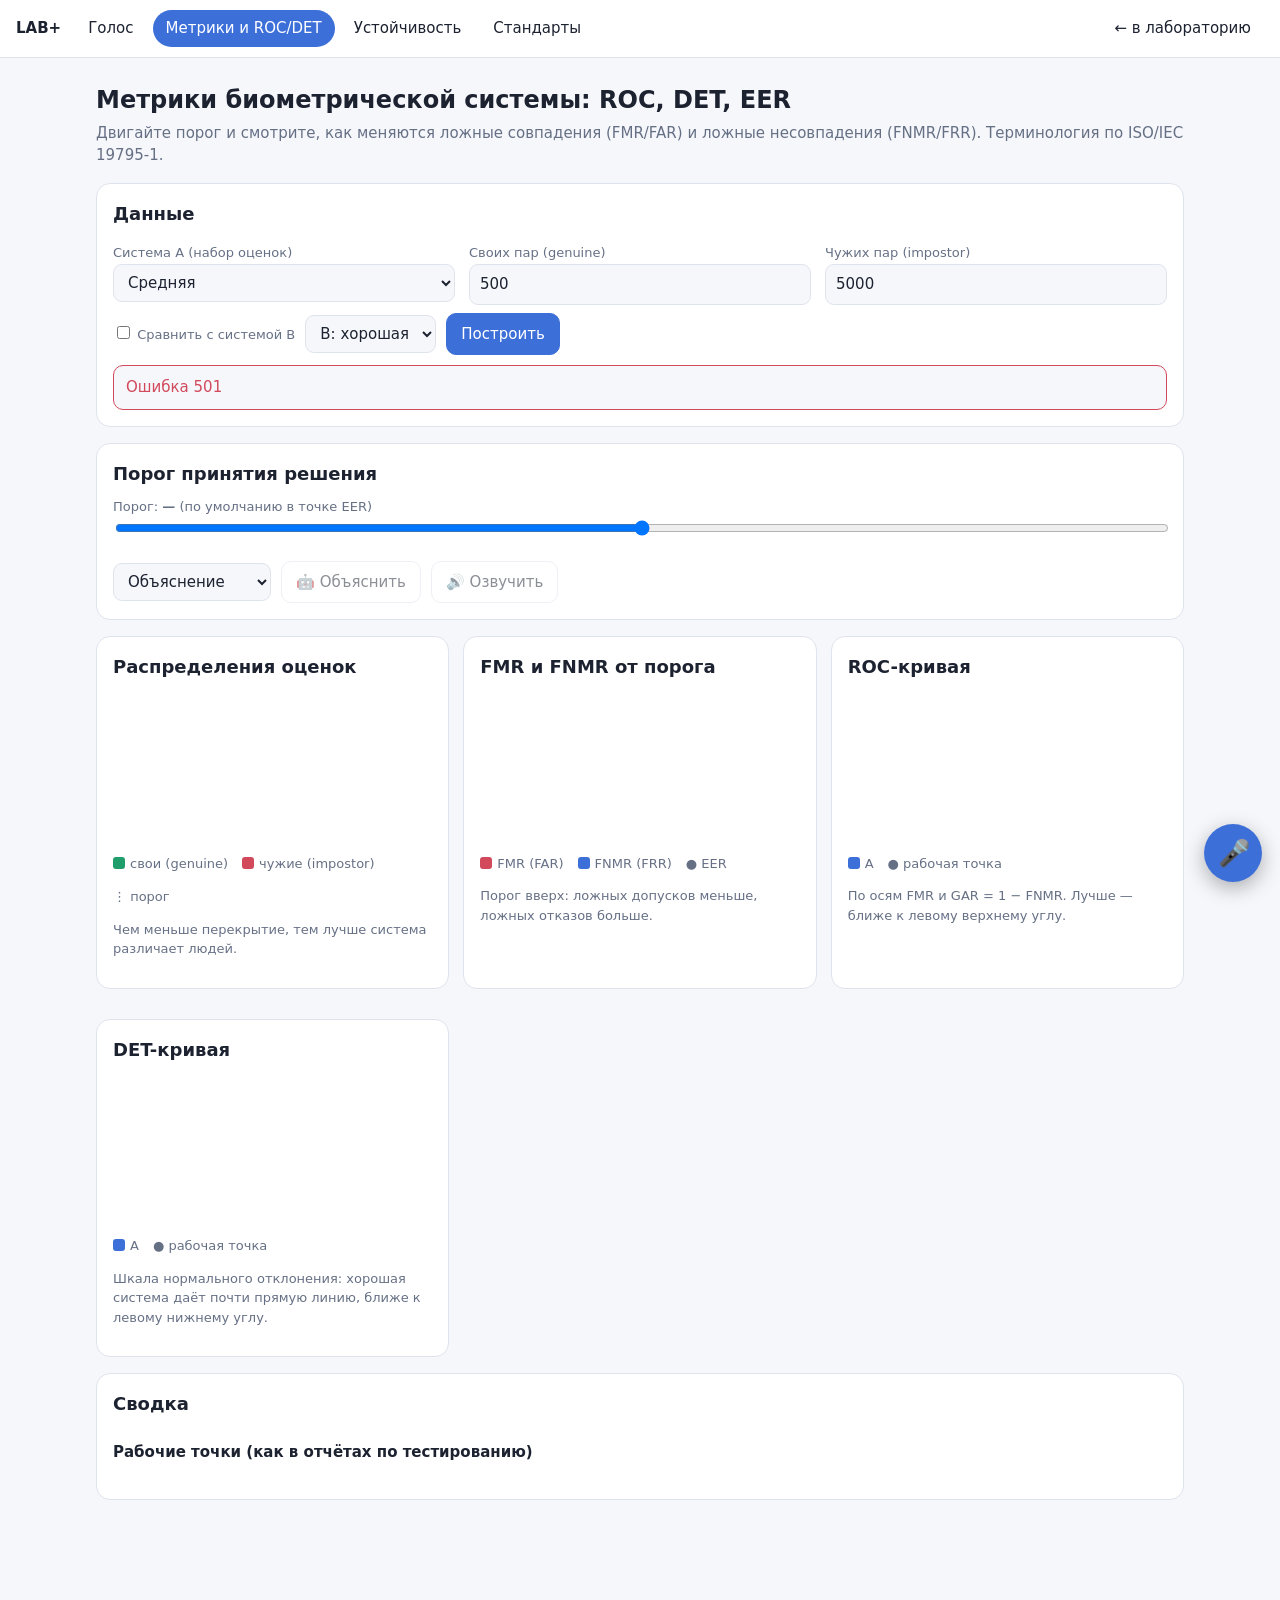
==== labplus/static/metrics.html @ 905210fa "Радужка, ассистент, LAB+, реальные датасеты, TTS, сессии загрузок и новые тесты Co-Authored-By: Clau" ====
<!doctype html><html lang="ru"><head><meta charset="utf-8"><meta name="viewport" content="width=device-width,initial-scale=1">
<title>LAB+ · Метрики</title><link rel="stylesheet" href="/labplus/static/labplus.css"></head><body>
<script src="/labplus/static/labplus.js" data-assistant></script>
<div class="wrap">
<h1>Метрики биометрической системы: ROC, DET, EER</h1>
<p class="sub">Двигайте порог и смотрите, как меняются ложные совпадения (FMR/FAR) и ложные несовпадения (FNMR/FRR). Терминология по ISO/IEC 19795-1.</p>

<div class="card"><h2>Данные</h2>
<div class="grid g3">
 <div><label>Система A (набор оценок)</label><select id="preset"><option value="good">Хорошая</option><option value="medium" selected>Средняя</option><option value="poor">Слабая</option><option value="custom">Свои параметры</option><option value="csv">Загрузить оценки (CSV)</option></select></div>
 <div><label>Своих пар (genuine)</label><input type="number" id="ng" value="500" min="5" max="50000"></div>
 <div><label>Чужих пар (impostor)</label><input type="number" id="ni" value="5000" min="5" max="100000"></div>
</div>
<div id="custom" style="display:none" class="grid g3">
 <div><label>Среднее своих: <b id="vmg">0.75</b></label><input type="range" id="mg" min="0.3" max="1" step="0.01" value="0.75"></div>
 <div><label>Разброс своих: <b id="vsg">0.10</b></label><input type="range" id="sg" min="0.02" max="0.3" step="0.01" value="0.10"></div>
 <div><label>Среднее чужих: <b id="vmi">0.30</b></label><input type="range" id="mi" min="0" max="0.8" step="0.01" value="0.30"></div>
 <div><label>Разброс чужих: <b id="vsi">0.12</b></label><input type="range" id="si" min="0.02" max="0.3" step="0.01" value="0.12"></div>
</div>
<div id="csvBox" style="display:none"><label>Строки «метка,оценка», метки: genuine/impostor (или свой/чужой)</label><textarea id="csv" placeholder="genuine,0.91&#10;impostor,0.22"></textarea><div class="row" style="margin-top:6px"><input type="file" id="csvFile" accept=".csv,.txt"><button id="csvApply" class="pri">Применить</button></div></div>
<div class="row" style="margin-top:8px"><label style="margin:0"><input type="checkbox" id="cmp"> Сравнить с системой B</label><select id="presetB" style="width:auto"><option value="good" selected>B: хорошая</option><option value="medium">B: средняя</option><option value="poor">B: слабая</option></select><button id="run" class="pri">Построить</button></div>
<div class="msg" id="msg" style="display:none"></div>
</div>

<div class="card"><h2>Порог принятия решения</h2>
<label>Порог: <b id="thv">—</b> <span class="note">(по умолчанию в точке EER)</span></label><input type="range" id="th" min="0" max="1" step="0.001" value="0.5">
<div class="kpi" id="live" style="margin-top:8px"></div>
<div class="row" style="margin-top:10px"><select id="lvl" style="width:auto"><option value="1">Подсказка</option><option value="2" selected>Объяснение</option><option value="3">Рекомендация</option></select><button id="explainBtn" disabled>🤖 Объяснить</button><button id="speakBtn" disabled>🔊 Озвучить</button></div>
<div class="msg" id="explainMsg" style="display:none"></div>
</div>

<div class="grid g2">
 <div class="card"><h2>Распределения оценок</h2><canvas id="cHist"></canvas><div class="legend"><span><i style="background:var(--ok)"></i>свои (genuine)</span><span><i style="background:var(--bad)"></i>чужие (impostor)</span><span>⋮ порог</span></div><p class="note">Чем меньше перекрытие, тем лучше система различает людей.</p></div>
 <div class="card"><h2>FMR и FNMR от порога</h2><canvas id="cErr"></canvas><div class="legend"><span><i style="background:var(--bad)"></i>FMR (FAR)</span><span><i style="background:var(--acc)"></i>FNMR (FRR)</span><span>● EER</span></div><p class="note">Порог вверх: ложных допусков меньше, ложных отказов больше.</p></div>
 <div class="card"><h2>ROC-кривая</h2><canvas id="cRoc"></canvas><div class="legend"><span><i style="background:var(--acc)"></i>A</span><span class="cmpL" style="display:none"><i style="background:var(--b)"></i>B</span><span>● рабочая точка</span></div><p class="note">По осям FMR и GAR = 1 − FNMR. Лучше — ближе к левому верхнему углу.</p></div>
 <div class="card"><h2>DET-кривая</h2><canvas id="cDet"></canvas><div class="legend"><span><i style="background:var(--acc)"></i>A</span><span class="cmpL" style="display:none"><i style="background:var(--b)"></i>B</span><span>● рабочая точка</span></div><p class="note">Шкала нормального отклонения: хорошая система даёт почти прямую линию, ближе к левому нижнему углу.</p></div>
</div>

<div class="card"><h2>Сводка</h2><div class="kpi" id="sum"></div>
<h3>Рабочие точки (как в отчётах по тестированию)</h3><table id="ops"></table>
<p class="note" id="warn"></p></div>
</div>
<script>
LAB.nav('metrics');
const $=LAB.$, C=()=>LAB.col();
let A=null,B=null,T=0.5,timer=null;
const sl=(id,v)=>{$(id).oninput=()=>{$(v).textContent=(+$(id).value).toFixed(2);sched()}};
sl('#mg','#vmg');sl('#sg','#vsg');sl('#mi','#vmi');sl('#si','#vsi');
$('#preset').onchange=()=>{const v=$('#preset').value;$('#custom').style.display=v==='custom'?'grid':'none';$('#csvBox').style.display=v==='csv'?'block':'none';if(v!=='csv')sched()};
$('#ng').onchange=$('#ni').onchange=sched;$('#cmp').onchange=sched;$('#presetB').onchange=sched;$('#run').onclick=load;
$('#csvFile').onchange=async e=>{const f=e.target.files[0];if(f)$('#csv').value=await f.text()};
$('#csvApply').onclick=load;
function sched(){clearTimeout(timer);timer=setTimeout(load,350)}
function body(preset){
  const b={mode:'synthetic',n_genuine:+$('#ng').value,n_impostor:+$('#ni').value,seed:1};
  if(preset==='custom'){Object.assign(b,{mu_g:+$('#mg').value,sd_g:+$('#sg').value,mu_i:+$('#mi').value,sd_i:+$('#si').value})}else b.preset=preset;
  return b;
}
async function load(){
  try{
    const p=$('#preset').value; LAB.show($('#msg'),'Считаю…');
    A=await LAB.post('/api/labplus/metrics/analyze',p==='csv'?{mode:'csv',csv:$('#csv').value}:body(p));
    B=$('#cmp').checked?await LAB.post('/api/labplus/metrics/analyze',body($('#presetB').value)):null;
    document.querySelectorAll('.cmpL').forEach(e=>e.style.display=B?'':'none');
    const th=$('#th');th.min=A.range[0];th.max=A.range[1];if(!A._init){T=A.eer_threshold;A._init=1}th.value=T;
    $('#explainBtn').disabled=false;$('#speakBtn').disabled=false;LAB.show($('#msg'),'');draw();
  }catch(e){LAB.show($('#msg'),e.message,true)}
}
function idx(r,t){let b=0,d=1e9;r.thresholds.forEach((x,i)=>{const k=Math.abs(x-t);if(k<d){d=k;b=i}});return b}
$('#th').oninput=()=>{T=+$('#th').value;draw()};
function draw(){
  if(!A)return; const c=C(),i=idx(A,T);$('#thv').textContent=T.toFixed(3);$('#th').value=T;
  const fmr=A.fmr[i],fnmr=A.fnmr[i];
  $('#live').innerHTML=`<div><small>FMR (FAR)</small><b>${LAB.pct(fmr)}</b></div><div><small>FNMR (FRR)</small><b>${LAB.pct(fnmr)}</b></div><div><small>GAR</small><b>${LAB.pct(A.gar[i])}</b></div><div><small>Accuracy</small><b>${LAB.pct(A.accuracy[i])}</b></div><div><small>Precision</small><b>${LAB.pct(A.precision[i])}</b></div><div><small>F1</small><b>${A.f1[i].toFixed(3)}</b></div>`;
  const h=A.hist,ym=Math.max(...h.genuine,...h.impostor)*1.1;
  LAB.plot($('#cHist'),{xmin:A.range[0],xmax:A.range[1],ymin:0,ymax:ym,xlabel:'оценка сходства',ylabel:'доля',bars:[{edges:h.edges,vals:h.genuine,color:c.ok},{edges:h.edges,vals:h.impostor,color:c.bad}],vlines:[{x:T,color:c.ink,label:'порог'}],h:250});
  LAB.plot($('#cErr'),{xmin:A.range[0],xmax:A.range[1],ymin:0,ymax:1,xlabel:'порог',ylabel:'доля ошибок',series:[{x:A.thresholds,y:A.fmr,color:c.bad},{x:A.thresholds,y:A.fnmr,color:c.acc}],vlines:[{x:T,color:c.ink}],points:[{x:A.eer_threshold,y:A.eer,color:c.ink,label:'EER '+LAB.pct(A.eer)}],h:250});
  const rocS=[{x:A.fmr,y:A.gar,color:c.acc}];if(B)rocS.push({x:B.fmr,y:B.gar,color:c.b});
  LAB.plot($('#cRoc'),{xmin:0,xmax:1,ymin:0,ymax:1,xlabel:'FMR',ylabel:'GAR',series:rocS.concat([{x:[0,1],y:[0,1],color:c.line,dash:[4,4],w:1}]),points:[{x:fmr,y:A.gar[i],color:c.ink}],h:250});
  const P=[0.1,0.5,1,2,5,10,20,40,70],tk=P.map(p=>[LAB.probit(p/100),p+'%']);
  const detS=[{x:A.det_x,y:A.det_y,color:c.acc}];if(B)detS.push({x:B.det_x,y:B.det_y,color:c.b});
  const cl=A.n_genuine>0?0.5/Math.min(A.n_genuine,A.n_impostor):0.001;
  LAB.plot($('#cDet'),{xmin:LAB.probit(Math.max(0.0005,cl)),xmax:LAB.probit(0.8),ymin:LAB.probit(Math.max(0.0005,cl)),ymax:LAB.probit(0.8),xticks:tk.filter(t=>t[0]>=LAB.probit(Math.max(0.0005,cl))),yticks:tk.filter(t=>t[0]>=LAB.probit(Math.max(0.0005,cl))),xlabel:'FMR',ylabel:'FNMR',series:detS,points:[{x:LAB.probit(Math.max(fmr,cl)),y:LAB.probit(Math.max(fnmr,cl)),color:c.ink}],h:250});
  const ci=A.eer_ci[0]==null?'':` (95 % ДИ: ${LAB.pct(A.eer_ci[0])} – ${LAB.pct(A.eer_ci[1])})`;
  $('#sum').innerHTML=`<div><small>EER${ci?'':''}</small><b>${LAB.pct(A.eer)}</b></div><div><small>Порог при EER</small><b>${A.eer_threshold.toFixed(3)}</b></div><div><small>AUC</small><b>${A.auc.toFixed(4)}</b></div><div><small>d′ (разделимость)</small><b>${A.dprime}</b></div><div><small>Своих / чужих пар</small><b>${A.n_genuine} / ${A.n_impostor}</b></div>`+(ci?`<div style="grid-column:1/-1"><small>Доверительный интервал EER (bootstrap)</small><b>${ci.replace(/[()]/g,'')}</b></div>`:'');
  let t='<tr><th>Цель по FMR</th><th>Порог</th><th>Факт. FMR</th><th>FNMR</th><th>Достоверность</th></tr>';
  A.ops.forEach(o=>t+=`<tr><td>${LAB.pct(o.target_fmr,1)}</td><td>${o.threshold}</td><td>${LAB.pct(o.fmr,3)}</td><td>${LAB.pct(o.fnmr,2)}</td><td>${o.reliable?'<span class="pill ok">достаточно данных</span>':`<span class="pill warn">мало: нужно ≥ ${o.need_impostors} чужих</span>`}</td></tr>`);
  $('#ops').innerHTML=t;
  const bad=A.ops.filter(o=>!o.reliable).length;
  $('#warn').textContent=bad?'Правило трёх: чтобы утверждать FMR на уровне x, нужно хотя бы 3/x чужих сравнений. Иначе малая ошибка может быть просто нехваткой данных.':'';
  LAB.setLast('metrics',{eer:A.eer,auc:A.auc,dprime:A.dprime,ops:A.ops,at_threshold:{fmr,fnmr}});
}
$('#explainBtn').onclick=async()=>{try{const l=LAB.getLast();const r=await LAB.post('/api/labplus/explain',{kind:'metrics',payload:l.payload,level:+$('#lvl').value});LAB.show($('#explainMsg'),r.text)}catch(e){LAB.show($('#explainMsg'),e.message,true)}};
$('#speakBtn').onclick=()=>LAB.speak($('#explainMsg').textContent||'Сначала нажмите «Объяснить».');
window.addEventListener('resize',()=>{if(A)draw()});
load().then(()=>{if(LAB.params.get('autorun')==='1'){$('#explainBtn').click()}});
</script></body></html>
---- labplus/static/labplus.css ----
:root{--bg:#f6f7fb;--card:#fff;--ink:#1c2230;--mute:#667085;--line:#dfe3ec;--acc:#3d6fd9;--ok:#1f9d6a;--bad:#d1495b;--warn:#e08a1e;--b:#e08a1e}
@media (prefers-color-scheme:dark){:root{--bg:#12151c;--card:#1b2030;--ink:#e8ebf3;--mute:#98a2b8;--line:#2b3247;--acc:#6f95f0;--ok:#35c28b;--bad:#f0687b;--warn:#f0a447;--b:#f0a447}}
*{box-sizing:border-box}
body{margin:0;background:var(--bg);color:var(--ink);font:15px/1.5 system-ui,-apple-system,"Segoe UI",Roboto,sans-serif}
a{color:var(--acc)}
.nav{display:flex;gap:6px;flex-wrap:wrap;align-items:center;padding:10px 16px;background:var(--card);border-bottom:1px solid var(--line);position:sticky;top:0;z-index:20}
.nav b{margin-right:8px}
.nav a{padding:6px 12px;border-radius:999px;text-decoration:none;color:var(--ink);border:1px solid transparent}
.nav a:hover{border-color:var(--line)}
.nav a.on{background:var(--acc);color:#fff}
.wrap{max-width:1120px;margin:0 auto;padding:18px 16px 90px}
h1{font-size:24px;margin:6px 0 4px}h2{font-size:18px;margin:0 0 10px}h3{font-size:15px;margin:14px 0 6px}
.sub{color:var(--mute);margin:0 0 16px}
.card{background:var(--card);border:1px solid var(--line);border-radius:14px;padding:16px;margin:0 0 16px}
.grid{display:grid;gap:14px}.g2{grid-template-columns:repeat(auto-fit,minmax(320px,1fr))}.g3{grid-template-columns:repeat(auto-fit,minmax(220px,1fr))}
.row{display:flex;gap:10px;flex-wrap:wrap;align-items:center}
label{font-size:13px;color:var(--mute);display:block;margin:6px 0 2px}
input[type=text],input[type=number],select,textarea{width:100%;padding:8px 10px;border:1px solid var(--line);border-radius:9px;background:var(--bg);color:var(--ink);font:inherit}
textarea{min-height:90px;font-family:ui-monospace,Consolas,monospace;font-size:13px}
input[type=range]{width:100%}
button,.btn{padding:9px 14px;border-radius:10px;border:1px solid var(--line);background:var(--card);color:var(--ink);font:inherit;cursor:pointer}
button:hover{border-color:var(--acc)}
button.pri{background:var(--acc);border-color:var(--acc);color:#fff}
button.rec{background:var(--bad);border-color:var(--bad);color:#fff}
button:disabled{opacity:.5;cursor:not-allowed}
canvas{width:100%;display:block;background:transparent}
.pill{display:inline-block;padding:3px 10px;border-radius:999px;font-size:13px;font-weight:600}
.pill.ok{background:rgba(31,157,106,.15);color:var(--ok)}.pill.bad{background:rgba(209,73,91,.15);color:var(--bad)}.pill.warn{background:rgba(224,138,30,.15);color:var(--warn)}.pill.mute{background:var(--bg);color:var(--mute);border:1px solid var(--line)}
.kpi{display:grid;grid-template-columns:repeat(auto-fit,minmax(130px,1fr));gap:10px}
.kpi div{background:var(--bg);border:1px solid var(--line);border-radius:10px;padding:8px 10px}
.kpi small{color:var(--mute);display:block;font-size:12px}.kpi b{font-size:18px}
table{width:100%;border-collapse:collapse;font-size:14px}
th,td{padding:7px 8px;border-bottom:1px solid var(--line);text-align:left;vertical-align:top}
th{color:var(--mute);font-weight:600;font-size:12px;text-transform:uppercase;letter-spacing:.03em}
.note{font-size:13px;color:var(--mute)}
.msg{padding:10px 12px;border-radius:10px;background:var(--bg);border:1px solid var(--line);margin-top:10px;white-space:pre-wrap}
.msg.err{border-color:var(--bad);color:var(--bad)}
.bar{height:14px;border-radius:7px;background:var(--bg);border:1px solid var(--line);position:relative;overflow:hidden}
.bar i{position:absolute;left:0;top:0;bottom:0;background:var(--acc)}.bar u{position:absolute;top:-2px;bottom:-2px;width:2px;background:var(--ink)}
.thumbs{display:flex;gap:8px;flex-wrap:wrap}.thumbs figure{margin:0;text-align:center;font-size:12px}
.thumbs img{width:96px;height:96px;object-fit:cover;border-radius:8px;border:3px solid var(--line);image-rendering:auto}
.thumbs img.ok{border-color:var(--ok)}.thumbs img.bad{border-color:var(--bad)}
.heat td{text-align:center;font-weight:600;min-width:52px}
.heat td.ok{background:rgba(31,157,106,.18)}.heat td.bad{background:rgba(209,73,91,.18)}
.chips{display:flex;gap:6px;flex-wrap:wrap;margin:6px 0 12px}.chips button.on{background:var(--acc);color:#fff;border-color:var(--acc)}
.legend{display:flex;gap:14px;flex-wrap:wrap;font-size:13px;color:var(--mute);margin-top:4px}.legend i{display:inline-block;width:12px;height:12px;border-radius:3px;margin-right:5px;vertical-align:-1px}
/* голосовой помощник */
#lp-fab{position:fixed;right:18px;bottom:18px;width:58px;height:58px;border-radius:50%;background:var(--acc);color:#fff;border:none;font-size:26px;box-shadow:0 6px 20px rgba(0,0,0,.3);z-index:50}
#lp-fab.live{background:var(--bad);animation:lp 1s infinite}
@keyframes lp{50%{box-shadow:0 0 0 12px rgba(209,73,91,.2)}}
#lp-panel{position:fixed;right:18px;bottom:88px;width:min(360px,calc(100vw - 36px));max-height:70vh;overflow:auto;background:var(--card);border:1px solid var(--line);border-radius:14px;padding:12px;z-index:50;box-shadow:0 10px 30px rgba(0,0,0,.3);display:none}
#lp-panel.open{display:block}
#lp-panel .line{margin:6px 0;font-size:14px}#lp-panel .you{color:var(--mute)}
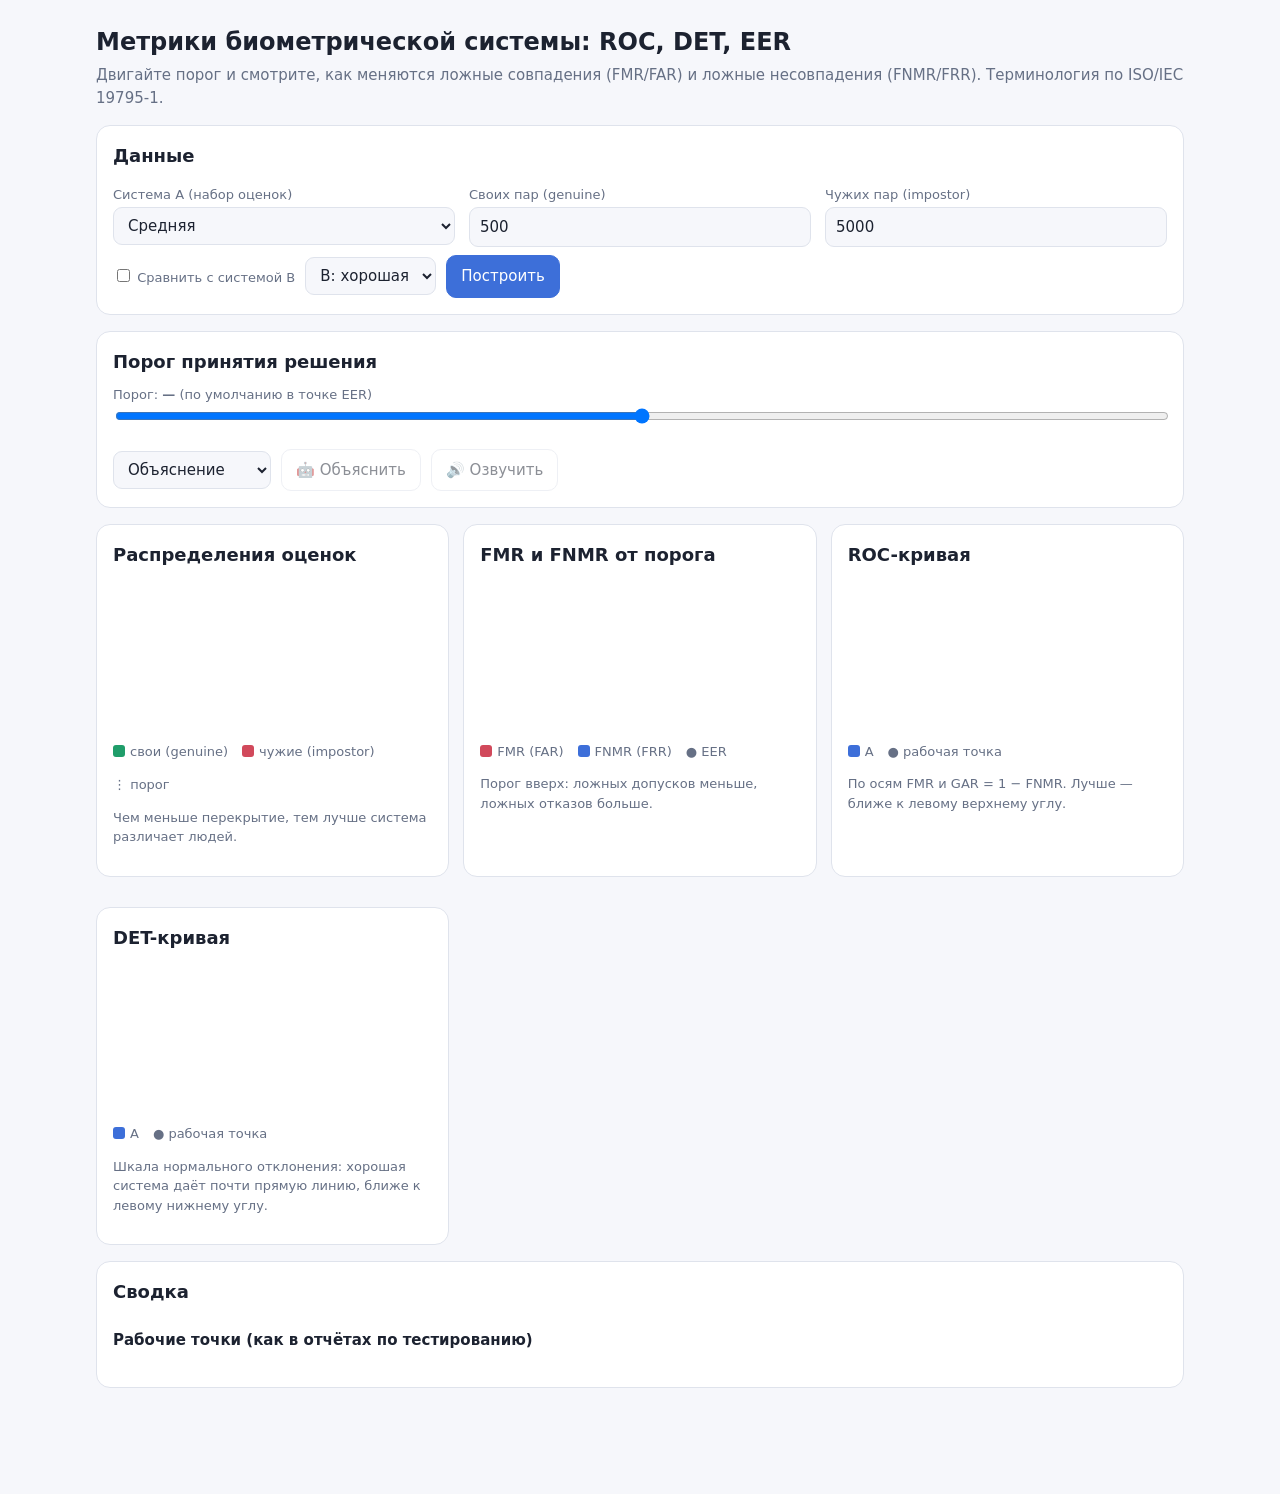
==== commit 01a5bb75: "Три языка (русский, казахский, английский), 12 заданий практикума, запуск примеров в браузере - Ката" ====
--- a/labplus/static/metrics.html
+++ b/labplus/static/metrics.html
@@ -40,8 +40,7 @@
 <h3>Рабочие точки (как в отчётах по тестированию)</h3><table id="ops"></table>
 <p class="note" id="warn"></p></div>
 </div>
-<script>
-LAB.nav('metrics');
+<script>LAB.nav('metrics');
 const $=LAB.$, C=()=>LAB.col();
 let A=null,B=null,T=0.5,timer=null;
 const sl=(id,v)=>{$(id).oninput=()=>{$(v).textContent=(+$(id).value).toFixed(2);sched()}};
@@ -58,7 +57,7 @@
 }
 async function load(){
   try{
-    const p=$('#preset').value; LAB.show($('#msg'),'Считаю…');
+    const p=$('#preset').value; LAB.show($('#msg'),LT('Считаю…'));
     A=await LAB.post('/api/labplus/metrics/analyze',p==='csv'?{mode:'csv',csv:$('#csv').value}:body(p));
     B=$('#cmp').checked?await LAB.post('/api/labplus/metrics/analyze',body($('#presetB').value)):null;
     document.querySelectorAll('.cmpL').forEach(e=>e.style.display=B?'':'none');
@@ -73,25 +72,25 @@
   const fmr=A.fmr[i],fnmr=A.fnmr[i];
   $('#live').innerHTML=`<div><small>FMR (FAR)</small><b>${LAB.pct(fmr)}</b></div><div><small>FNMR (FRR)</small><b>${LAB.pct(fnmr)}</b></div><div><small>GAR</small><b>${LAB.pct(A.gar[i])}</b></div><div><small>Accuracy</small><b>${LAB.pct(A.accuracy[i])}</b></div><div><small>Precision</small><b>${LAB.pct(A.precision[i])}</b></div><div><small>F1</small><b>${A.f1[i].toFixed(3)}</b></div>`;
   const h=A.hist,ym=Math.max(...h.genuine,...h.impostor)*1.1;
-  LAB.plot($('#cHist'),{xmin:A.range[0],xmax:A.range[1],ymin:0,ymax:ym,xlabel:'оценка сходства',ylabel:'доля',bars:[{edges:h.edges,vals:h.genuine,color:c.ok},{edges:h.edges,vals:h.impostor,color:c.bad}],vlines:[{x:T,color:c.ink,label:'порог'}],h:250});
-  LAB.plot($('#cErr'),{xmin:A.range[0],xmax:A.range[1],ymin:0,ymax:1,xlabel:'порог',ylabel:'доля ошибок',series:[{x:A.thresholds,y:A.fmr,color:c.bad},{x:A.thresholds,y:A.fnmr,color:c.acc}],vlines:[{x:T,color:c.ink}],points:[{x:A.eer_threshold,y:A.eer,color:c.ink,label:'EER '+LAB.pct(A.eer)}],h:250});
+  LAB.plot($('#cHist'),{xmin:A.range[0],xmax:A.range[1],ymin:0,ymax:ym,xlabel:LT('оценка сходства'),ylabel:LT('доля'),bars:[{edges:h.edges,vals:h.genuine,color:c.ok},{edges:h.edges,vals:h.impostor,color:c.bad}],vlines:[{x:T,color:c.ink,label:LT('порог')}],h:250});
+  LAB.plot($('#cErr'),{xmin:A.range[0],xmax:A.range[1],ymin:0,ymax:1,xlabel:LT('порог'),ylabel:LT('доля ошибок'),series:[{x:A.thresholds,y:A.fmr,color:c.bad},{x:A.thresholds,y:A.fnmr,color:c.acc}],vlines:[{x:T,color:c.ink}],points:[{x:A.eer_threshold,y:A.eer,color:c.ink,label:'EER '+LAB.pct(A.eer)}],h:250});
   const rocS=[{x:A.fmr,y:A.gar,color:c.acc}];if(B)rocS.push({x:B.fmr,y:B.gar,color:c.b});
   LAB.plot($('#cRoc'),{xmin:0,xmax:1,ymin:0,ymax:1,xlabel:'FMR',ylabel:'GAR',series:rocS.concat([{x:[0,1],y:[0,1],color:c.line,dash:[4,4],w:1}]),points:[{x:fmr,y:A.gar[i],color:c.ink}],h:250});
   const P=[0.1,0.5,1,2,5,10,20,40,70],tk=P.map(p=>[LAB.probit(p/100),p+'%']);
   const detS=[{x:A.det_x,y:A.det_y,color:c.acc}];if(B)detS.push({x:B.det_x,y:B.det_y,color:c.b});
   const cl=A.n_genuine>0?0.5/Math.min(A.n_genuine,A.n_impostor):0.001;
   LAB.plot($('#cDet'),{xmin:LAB.probit(Math.max(0.0005,cl)),xmax:LAB.probit(0.8),ymin:LAB.probit(Math.max(0.0005,cl)),ymax:LAB.probit(0.8),xticks:tk.filter(t=>t[0]>=LAB.probit(Math.max(0.0005,cl))),yticks:tk.filter(t=>t[0]>=LAB.probit(Math.max(0.0005,cl))),xlabel:'FMR',ylabel:'FNMR',series:detS,points:[{x:LAB.probit(Math.max(fmr,cl)),y:LAB.probit(Math.max(fnmr,cl)),color:c.ink}],h:250});
-  const ci=A.eer_ci[0]==null?'':` (95 % ДИ: ${LAB.pct(A.eer_ci[0])} – ${LAB.pct(A.eer_ci[1])})`;
-  $('#sum').innerHTML=`<div><small>EER${ci?'':''}</small><b>${LAB.pct(A.eer)}</b></div><div><small>Порог при EER</small><b>${A.eer_threshold.toFixed(3)}</b></div><div><small>AUC</small><b>${A.auc.toFixed(4)}</b></div><div><small>d′ (разделимость)</small><b>${A.dprime}</b></div><div><small>Своих / чужих пар</small><b>${A.n_genuine} / ${A.n_impostor}</b></div>`+(ci?`<div style="grid-column:1/-1"><small>Доверительный интервал EER (bootstrap)</small><b>${ci.replace(/[()]/g,'')}</b></div>`:'');
-  let t='<tr><th>Цель по FMR</th><th>Порог</th><th>Факт. FMR</th><th>FNMR</th><th>Достоверность</th></tr>';
-  A.ops.forEach(o=>t+=`<tr><td>${LAB.pct(o.target_fmr,1)}</td><td>${o.threshold}</td><td>${LAB.pct(o.fmr,3)}</td><td>${LAB.pct(o.fnmr,2)}</td><td>${o.reliable?'<span class="pill ok">достаточно данных</span>':`<span class="pill warn">мало: нужно ≥ ${o.need_impostors} чужих</span>`}</td></tr>`);
+  const ci=A.eer_ci[0]==null?'':LT(` (95 % ДИ: {0} – {1})`,[LAB.pct(A.eer_ci[0]),LAB.pct(A.eer_ci[1])]);
+  $('#sum').innerHTML=LT(`<div><small>EER{0}</small><b>{1}</b></div><div><small>Порог при EER</small><b>{2}</b></div><div><small>AUC</small><b>{3}</b></div><div><small>d′ (разделимость)</small><b>{4}</b></div><div><small>Своих / чужих пар</small><b>{5} / {6}</b></div>`,[ci?'':'',LAB.pct(A.eer),A.eer_threshold.toFixed(3),A.auc.toFixed(4),A.dprime,A.n_genuine,A.n_impostor])+(ci?LT(`<div style="grid-column:1/-1"><small>Доверительный интервал EER (bootstrap)</small><b>{0}</b></div>`,[ci.replace(/[()]/g,'')]):'');
+  let t=LT('<tr><th>Цель по FMR</th><th>Порог</th><th>Факт. FMR</th><th>FNMR</th><th>Достоверность</th></tr>');
+  A.ops.forEach(o=>t+=`<tr><td>${LAB.pct(o.target_fmr,1)}</td><td>${o.threshold}</td><td>${LAB.pct(o.fmr,3)}</td><td>${LAB.pct(o.fnmr,2)}</td><td>${o.reliable?LT('<span class="pill ok">достаточно данных</span>'):LT(`<span class="pill warn">мало: нужно ≥ {0} чужих</span>`,[o.need_impostors])}</td></tr>`);
   $('#ops').innerHTML=t;
   const bad=A.ops.filter(o=>!o.reliable).length;
-  $('#warn').textContent=bad?'Правило трёх: чтобы утверждать FMR на уровне x, нужно хотя бы 3/x чужих сравнений. Иначе малая ошибка может быть просто нехваткой данных.':'';
+  $('#warn').textContent=bad?LT('Правило трёх: чтобы утверждать FMR на уровне x, нужно хотя бы 3/x чужих сравнений. Иначе малая ошибка может быть просто нехваткой данных.'):'';
   LAB.setLast('metrics',{eer:A.eer,auc:A.auc,dprime:A.dprime,ops:A.ops,at_threshold:{fmr,fnmr}});
 }
 $('#explainBtn').onclick=async()=>{try{const l=LAB.getLast();const r=await LAB.post('/api/labplus/explain',{kind:'metrics',payload:l.payload,level:+$('#lvl').value});LAB.show($('#explainMsg'),r.text)}catch(e){LAB.show($('#explainMsg'),e.message,true)}};
-$('#speakBtn').onclick=()=>LAB.speak($('#explainMsg').textContent||'Сначала нажмите «Объяснить».');
+$('#speakBtn').onclick=()=>LAB.speak($('#explainMsg').textContent||LT('Сначала нажмите «Объяснить».'));
 window.addEventListener('resize',()=>{if(A)draw()});
 load().then(()=>{if(LAB.params.get('autorun')==='1'){$('#explainBtn').click()}});
 </script></body></html>
